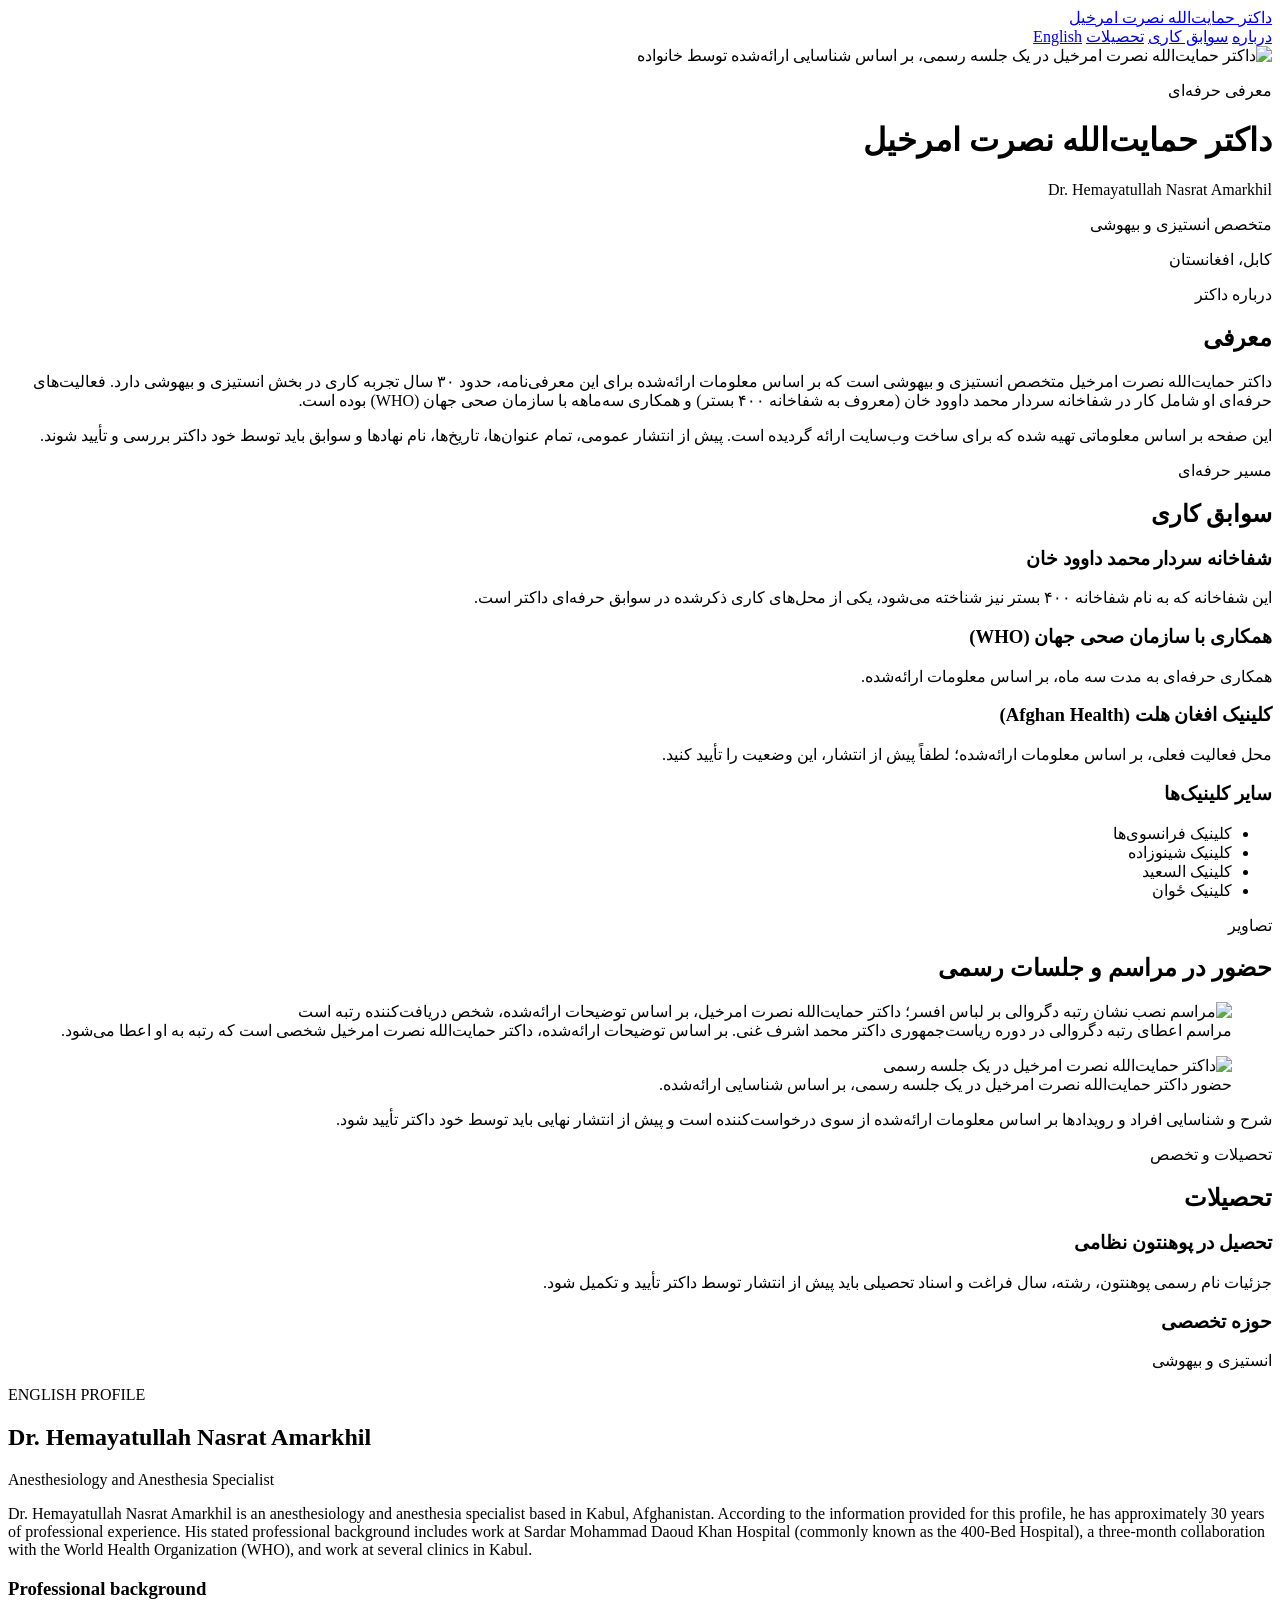
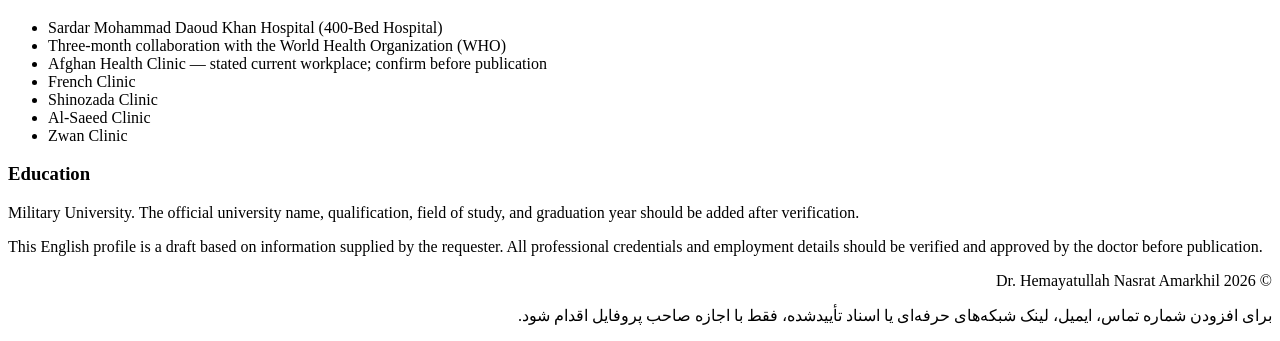
==== index.html @ ddea0611 "Add website files" ====
<!doctype html>
<html lang="fa" dir="rtl">
<head>
  <meta charset="utf-8">
  <meta name="viewport" content="width=device-width, initial-scale=1">
  <meta name="description" content="معرفی حرفه‌ای داکتر حمایت‌الله نصرت امرخیل، متخصص انستیزی و بیهوشی در کابل، افغانستان.">
  <meta name="robots" content="index,follow">
  <meta name="author" content="Dr. Hemayatullah Nasrat Amarkhil">
  <meta property="og:type" content="profile">
  <meta property="og:title" content="داکتر حمایت‌الله نصرت امرخیل | متخصص انستیزی و بیهوشی">
  <meta property="og:description" content="معرفی حرفه‌ای و سوابق کاری داکتر حمایت‌الله نصرت امرخیل در کابل، افغانستان.">
  <title>داکتر حمایت‌الله نصرت امرخیل | متخصص انستیزی و بیهوشی</title>
  <link rel="stylesheet" href="style.css">
  <link rel="alternate" hreflang="en" href="#english">
  <script type="application/ld+json">
  {
    "@context": "https://schema.org",
    "@type": "Person",
    "name": "Dr. Hemayatullah Nasrat Amarkhil",
    "alternateName": "داکتر حمایت‌الله نصرت امرخیل",
    "jobTitle": "Anesthesiology and Anesthesia Specialist",
    "description": "Professional profile of an anesthesiology and anesthesia specialist based in Kabul, Afghanistan.",
    "address": {
      "@type": "PostalAddress",
      "addressLocality": "Kabul",
      "addressCountry": "AF"
    },
    "knowsAbout": ["Anesthesiology", "Anesthesia"]
  }
  </script>
</head>
<body>
  <header class="hero">
    <nav class="nav">
      <a class="brand" href="#top">داکتر حمایت‌الله نصرت امرخیل</a>
      <div class="navlinks">
        <a href="#about">درباره</a>
        <a href="#experience">سوابق کاری</a>
        <a href="#education">تحصیلات</a>
        <a href="#english">English</a>
      </div>
    </nav>
    <div class="hero-content" id="top">
      <div class="portrait portrait-photo">
        <img src="official-meeting.jpeg" alt="داکتر حمایت‌الله نصرت امرخیل در یک جلسه رسمی، بر اساس شناسایی ارائه‌شده توسط خانواده">
      </div>
      <div>
        <p class="eyebrow">معرفی حرفه‌ای</p>
        <h1>داکتر حمایت‌الله نصرت امرخیل</h1>
        <p class="latin-name">Dr. Hemayatullah Nasrat Amarkhil</p>
        <p class="subtitle">متخصص انستیزی و بیهوشی</p>
        <p class="location">کابل، افغانستان</p>
      </div>
    </div>
  </header>

  <main>
    <section class="intro" id="about">
      <p class="section-label">درباره داکتر</p>
      <h2>معرفی</h2>
      <p>داکتر حمایت‌الله نصرت امرخیل متخصص انستیزی و بیهوشی است که بر اساس معلومات ارائه‌شده برای این معرفی‌نامه، حدود ۳۰ سال تجربه کاری در بخش انستیزی و بیهوشی دارد. فعالیت‌های حرفه‌ای او شامل کار در شفاخانه سردار محمد داوود خان (معروف به شفاخانه ۴۰۰ بستر) و همکاری سه‌ماهه با سازمان صحی جهان (WHO) بوده است.</p>
      <p class="notice">این صفحه بر اساس معلوماتی تهیه شده که برای ساخت وب‌سایت ارائه گردیده است. پیش از انتشار عمومی، تمام عنوان‌ها، تاریخ‌ها، نام نهادها و سوابق باید توسط خود داکتر بررسی و تأیید شوند.</p>
    </section>

    <section id="experience">
      <p class="section-label">مسیر حرفه‌ای</p>
      <h2>سوابق کاری</h2>
      <div class="timeline">
        <article class="item">
          <h3>شفاخانه سردار محمد داوود خان</h3>
          <p>این شفاخانه که به نام شفاخانه ۴۰۰ بستر نیز شناخته می‌شود، یکی از محل‌های کاری ذکرشده در سوابق حرفه‌ای داکتر است.</p>
        </article>
        <article class="item">
          <h3>همکاری با سازمان صحی جهان (WHO)</h3>
          <p>همکاری حرفه‌ای به مدت سه ماه، بر اساس معلومات ارائه‌شده.</p>
        </article>
        <article class="item">
          <h3>کلینیک افغان هلت (Afghan Health)</h3>
          <p>محل فعالیت فعلی، بر اساس معلومات ارائه‌شده؛ لطفاً پیش از انتشار، این وضعیت را تأیید کنید.</p>
        </article>
        <article class="item">
          <h3>سایر کلینیک‌ها</h3>
          <ul>
            <li>کلینیک فرانسوی‌ها</li>
            <li>کلینیک شینوزاده</li>
            <li>کلینیک السعید</li>
            <li>کلینیک ځوان</li>
          </ul>
        </article>
      </div>
    </section>


    <section id="gallery">
      <p class="section-label">تصاویر</p>
      <h2>حضور در مراسم و جلسات رسمی</h2>
      <figure class="gallery-photo">
        <img src="rank-ceremony.jpeg" alt="مراسم نصب نشان رتبه دگروالی بر لباس افسر؛ داکتر حمایت‌الله نصرت امرخیل، بر اساس توضیحات ارائه‌شده، شخص دریافت‌کننده رتبه است">
        <figcaption>مراسم اعطای رتبه دگروالی در دوره ریاست‌جمهوری داکتر محمد اشرف غنی. بر اساس توضیحات ارائه‌شده، داکتر حمایت‌الله نصرت امرخیل شخصی است که رتبه به او اعطا می‌شود.</figcaption>
      </figure>
      <figure class="gallery-photo">
        <img src="official-meeting.jpeg" alt="داکتر حمایت‌الله نصرت امرخیل در یک جلسه رسمی">
        <figcaption>حضور داکتر حمایت‌الله نصرت امرخیل در یک جلسه رسمی، بر اساس شناسایی ارائه‌شده.</figcaption>
      </figure>
      <p class="notice">شرح و شناسایی افراد و رویدادها بر اساس معلومات ارائه‌شده از سوی درخواست‌کننده است و پیش از انتشار نهایی باید توسط خود داکتر تأیید شود.</p>
    </section>

    <section id="education">
      <p class="section-label">تحصیلات و تخصص</p>
      <h2>تحصیلات</h2>
      <div class="info-card">
        <h3>تحصیل در پوهنتون نظامی</h3>
        <p>جزئیات نام رسمی پوهنتون، رشته، سال فراغت و اسناد تحصیلی باید پیش از انتشار توسط داکتر تأیید و تکمیل شود.</p>
      </div>
      <div class="info-card">
        <h3>حوزه تخصصی</h3>
        <p>انستیزی و بیهوشی</p>
      </div>
    </section>

    <section class="english" id="english" lang="en" dir="ltr">
      <p class="section-label">ENGLISH PROFILE</p>
      <h2>Dr. Hemayatullah Nasrat Amarkhil</h2>
      <p class="english-subtitle">Anesthesiology and Anesthesia Specialist</p>
      <p>Dr. Hemayatullah Nasrat Amarkhil is an anesthesiology and anesthesia specialist based in Kabul, Afghanistan. According to the information provided for this profile, he has approximately 30 years of professional experience. His stated professional background includes work at Sardar Mohammad Daoud Khan Hospital (commonly known as the 400-Bed Hospital), a three-month collaboration with the World Health Organization (WHO), and work at several clinics in Kabul.</p>
      <h3>Professional background</h3>
      <ul>
        <li>Sardar Mohammad Daoud Khan Hospital (400-Bed Hospital)</li>
        <li>Three-month collaboration with the World Health Organization (WHO)</li>
        <li>Afghan Health Clinic — stated current workplace; confirm before publication</li>
        <li>French Clinic</li>
        <li>Shinozada Clinic</li>
        <li>Al-Saeed Clinic</li>
        <li>Zwan Clinic</li>
      </ul>
      <h3>Education</h3>
      <p>Military University. The official university name, qualification, field of study, and graduation year should be added after verification.</p>
      <p class="notice">This English profile is a draft based on information supplied by the requester. All professional credentials and employment details should be verified and approved by the doctor before publication.</p>
    </section>
  </main>

  <footer>
    <p>© <span id="year">2026</span> Dr. Hemayatullah Nasrat Amarkhil</p>
    <p class="footer-note">برای افزودن شماره تماس، ایمیل، لینک شبکه‌های حرفه‌ای یا اسناد تأییدشده، فقط با اجازه صاحب پروفایل اقدام شود.</p>
  </footer>
</body>
</html>
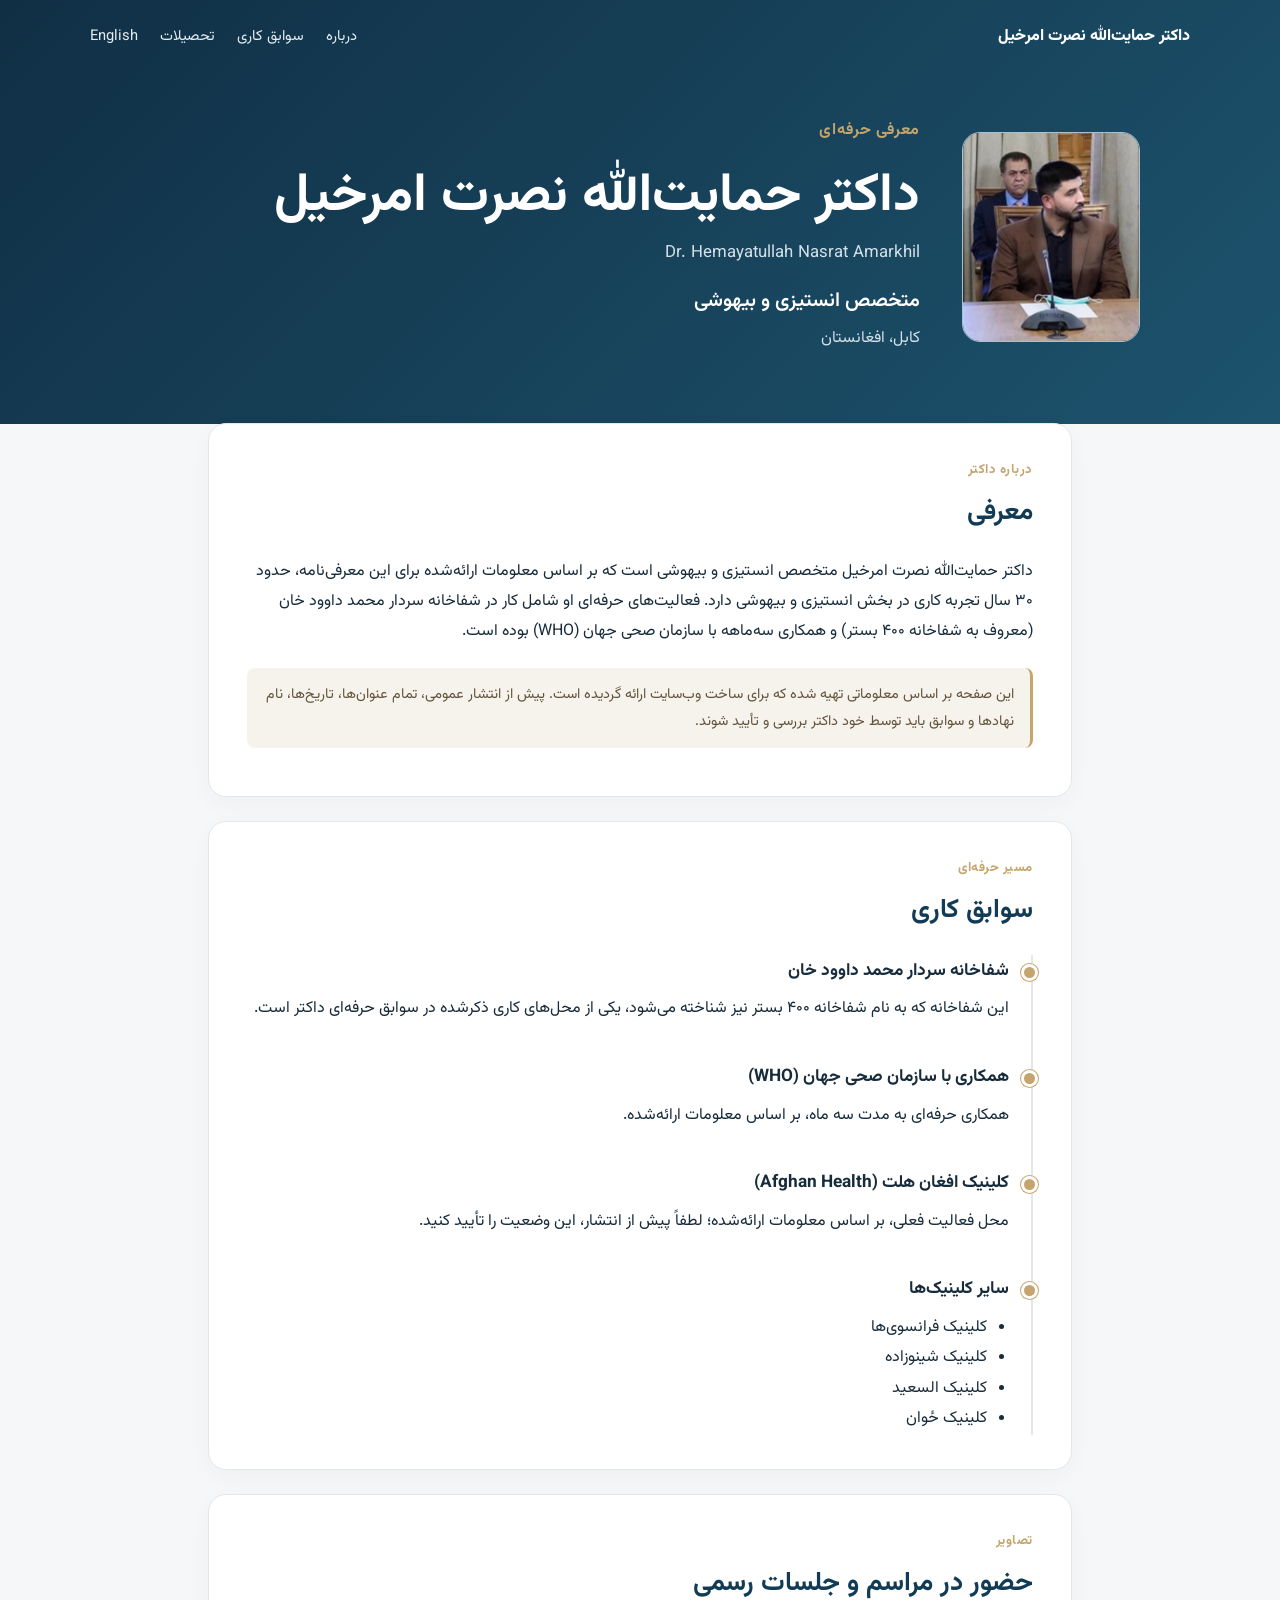
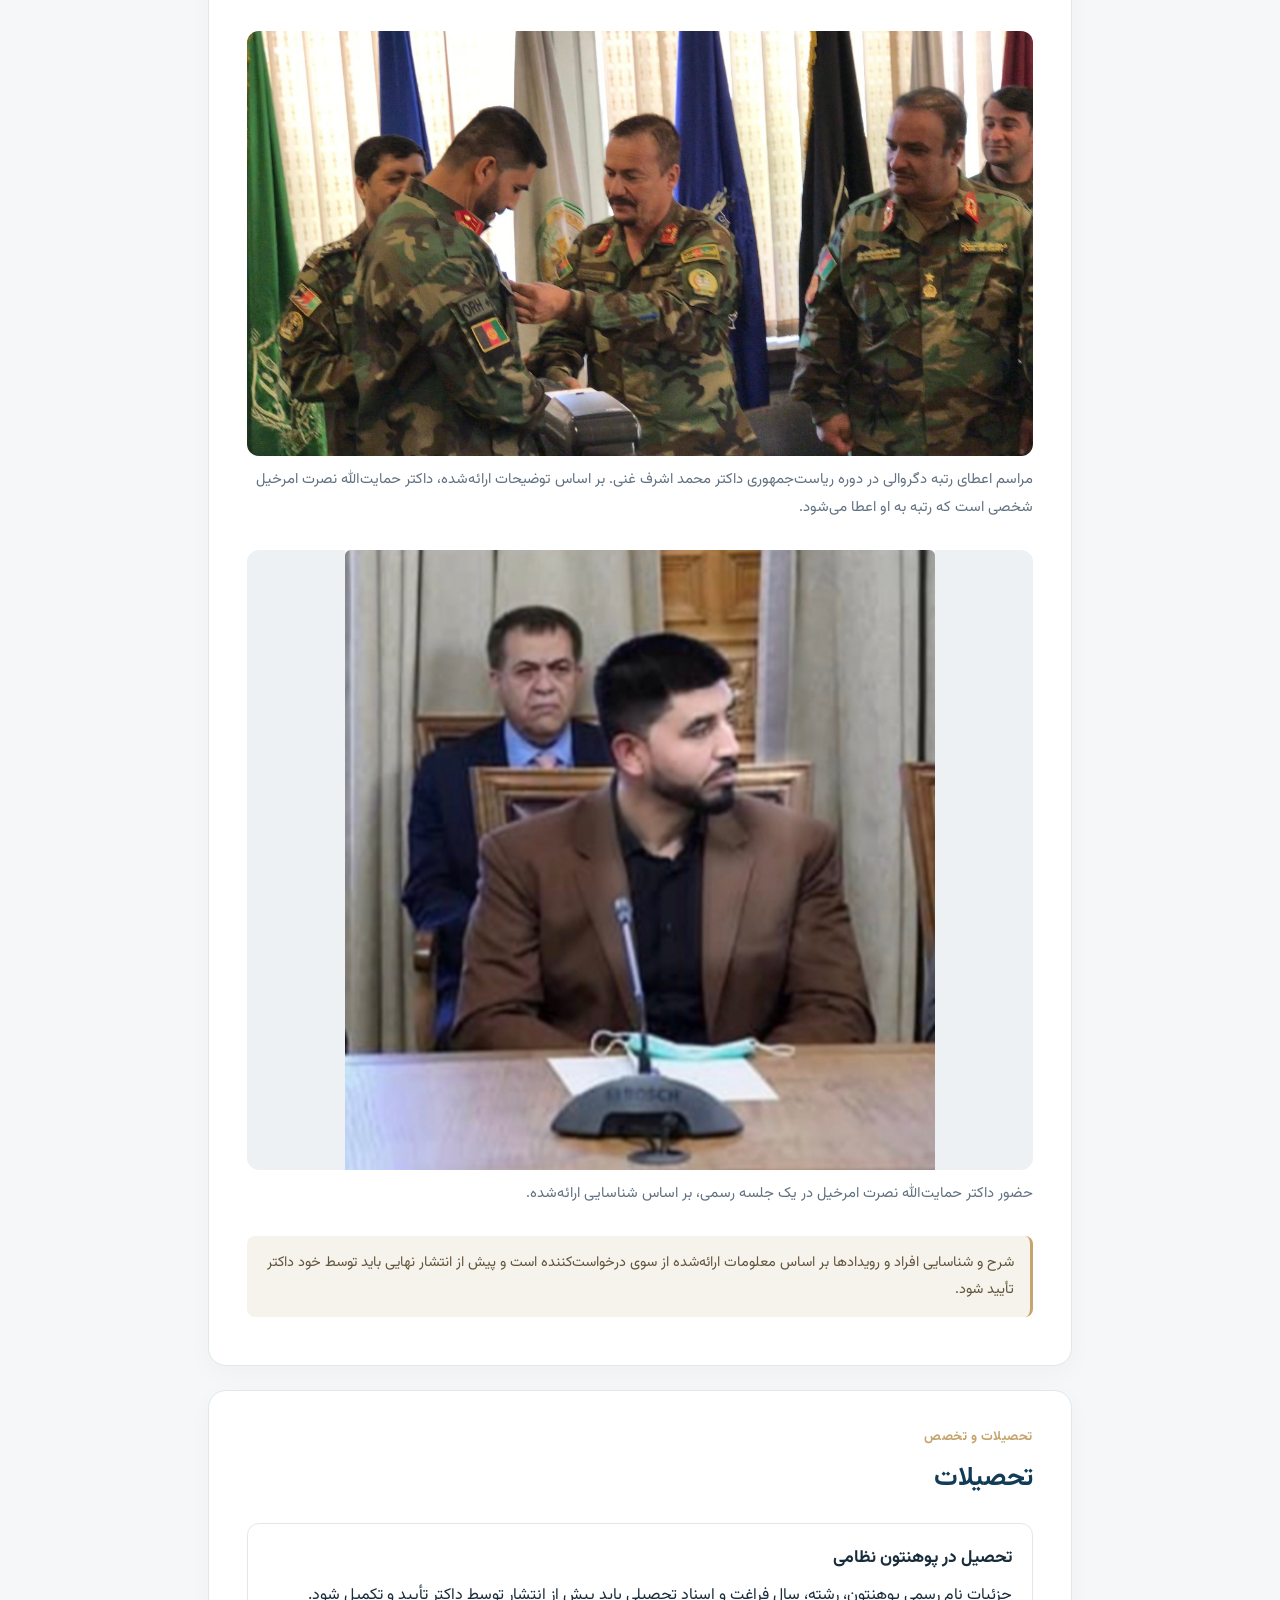
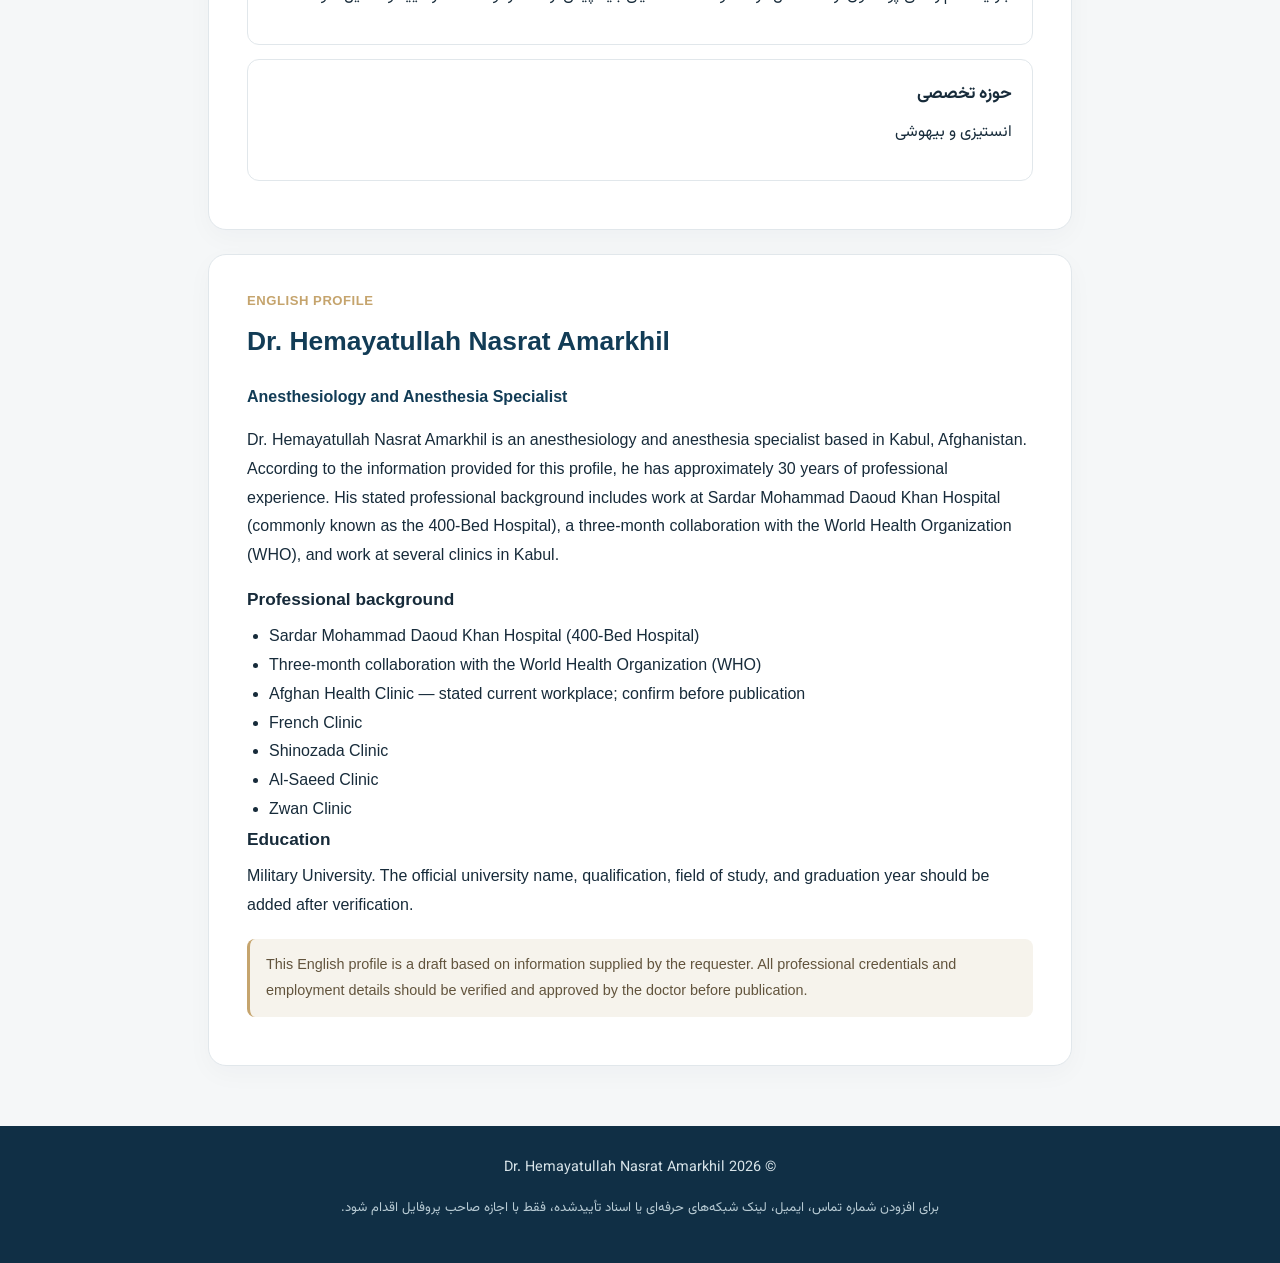
==== commit 66838a97: "Update index.html" ====
--- a/index.html
+++ b/index.html
@@ -2,6 +2,10 @@
 <html lang="fa" dir="rtl">
 <head>
   <meta charset="utf-8">
+  <head>
+  <meta charset="utf-8">
+  <meta name="google-site-verification" content="qa1Jx21YawX_g30gHdlt-uuEKMZJ5qB0P6ZCemwxj5s" />
+  <meta name="viewport" content="width=device-width, initial-scale=1">
   <meta name="viewport" content="width=device-width, initial-scale=1">
   <meta name="description" content="معرفی حرفه‌ای داکتر حمایت‌الله نصرت امرخیل، متخصص انستیزی و بیهوشی در کابل، افغانستان.">
   <meta name="robots" content="index,follow">
--- a/style.css
+++ b/style.css
@@ -0,0 +1,46 @@
+@import url('https://fonts.googleapis.com/css2?family=Vazirmatn:wght@400;500;600;700;800&display=swap');
+:root{--ink:#172b3a;--muted:#617181;--blue:#123c56;--gold:#c5a46d;--paper:#f5f7f8;--line:#e1e7eb}
+*{box-sizing:border-box}
+html{scroll-behavior:smooth}
+body{margin:0;background:var(--paper);color:var(--ink);font-family:"Vazirmatn",Tahoma,Arial,sans-serif;line-height:1.9}
+.hero{background:linear-gradient(135deg,#102f45,#1d536d);color:#fff;padding:22px max(6vw,20px) 66px}
+.nav{max-width:1100px;margin:auto;display:flex;align-items:center;justify-content:space-between;gap:20px;flex-wrap:wrap}
+.brand{font-weight:800;color:#fff;text-decoration:none}
+.navlinks{display:flex;gap:22px;flex-wrap:wrap}
+.navlinks a{color:#e5edf1;text-decoration:none;font-size:.92rem}
+.navlinks a:hover{color:#fff}
+.hero-content{max-width:1000px;margin:64px auto 0;display:flex;align-items:center;gap:42px}
+.portrait{width:178px;height:210px;flex:0 0 178px;border:1px dashed #a9c0cd;border-radius:18px;background:#ffffff12;display:grid;place-items:center;text-align:center;color:#d9e5eb;font-size:.85rem;padding:14px}
+.eyebrow,.section-label{color:var(--gold);font-weight:700;letter-spacing:.04em}
+h1{font-size:clamp(2rem,5vw,3.35rem);line-height:1.35;margin:5px 0}
+.latin-name{direction:ltr;text-align:right;color:#d4e1e8;margin:0;font-size:1.05rem}
+.subtitle{font-size:1.25rem;margin:12px 0 0;font-weight:600}
+.location{color:#d4e1e8;margin:4px 0}
+main{max-width:900px;margin:-25px auto 60px;padding:0 18px}
+section{background:#fff;border:1px solid var(--line);border-radius:18px;padding:34px 38px;margin:24px 0;box-shadow:0 8px 26px #102f4508}
+h2{font-size:1.65rem;margin:0 0 18px;color:var(--blue)}
+h3{font-size:1.08rem;margin:0 0 7px}
+p{margin:0 0 14px}
+.section-label{font-size:.82rem;margin-bottom:5px}
+.notice{margin-top:20px;padding:13px 16px;background:#f6f3ec;border-right:3px solid var(--gold);border-radius:8px;color:#62543d;font-size:.9rem}
+.timeline{border-right:2px solid var(--line);padding-right:22px}
+.item{position:relative;padding:0 0 22px}
+.item:before{content:"";position:absolute;right:-29px;top:9px;width:11px;height:11px;border-radius:50%;background:var(--gold);border:3px solid #fff;box-shadow:0 0 0 1px var(--gold)}
+.item:last-child{padding-bottom:0}
+ul{margin:6px 0 0;padding-right:22px}
+.info-card{padding:18px 20px;border:1px solid var(--line);border-radius:12px;margin:14px 0}
+.english{font-family:Arial,sans-serif;line-height:1.8}
+.english .section-label{text-align:left}
+.english h2{text-align:left}
+.english-subtitle{font-weight:700;color:var(--blue)}
+.english .notice{border-right:0;border-left:3px solid var(--gold)}
+.english ul{padding-left:22px;padding-right:0}
+footer{text-align:center;background:#102f45;color:#d8e4e9;padding:28px 18px;font-size:.9rem}
+.footer-note{font-size:.82rem;color:#b8cbd4}
+@media(max-width:650px){.hero{padding-bottom:55px}.hero-content{margin-top:42px;gap:20px;align-items:flex-start;flex-direction:column}.portrait{width:130px;height:145px;flex-basis:auto}.navlinks{gap:12px}section{padding:25px 21px}main{padding:0 12px}}
+
+.portrait-photo{overflow:hidden;padding:0;border-style:solid}
+.portrait-photo img{width:100%;height:100%;object-fit:cover;display:block}
+.gallery-photo{margin:22px 0 28px}
+.gallery-photo img{display:block;width:100%;max-height:620px;object-fit:contain;background:#edf1f3;border-radius:12px}
+.gallery-photo figcaption{font-size:.92rem;color:var(--muted);margin-top:10px}
